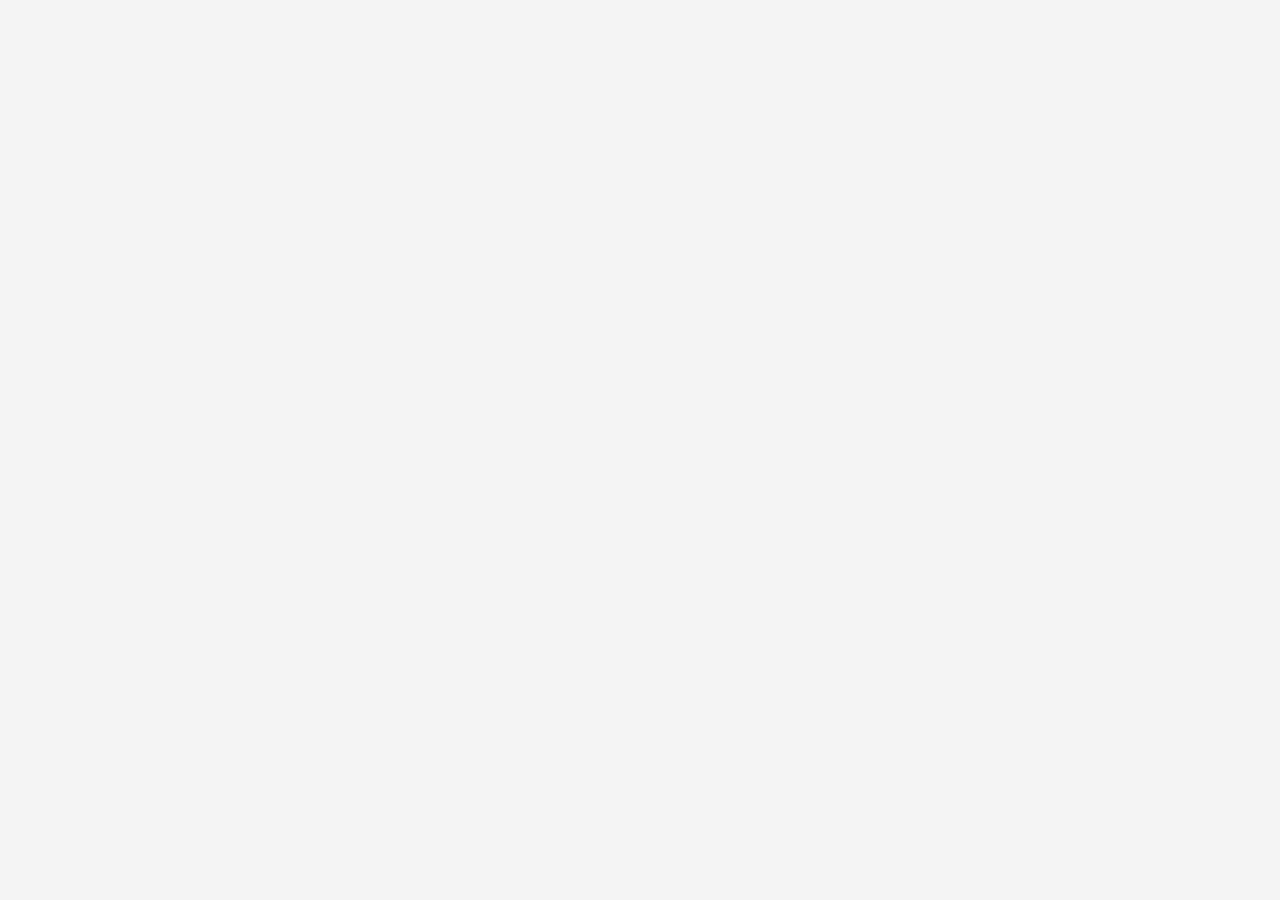
==== detail.html @ 8f9f5760 "Add files via upload" ====
<!DOCTYPE html>
<html lang="id">
<head>
<meta charset="UTF-8">
<title>Detail Wisata</title>
<link rel="stylesheet" href="style.css">
</head>
<body onload="detailWisata()">
<div class="container" id="detail"></div>
<script src="script.js"></script>
</body>
</html>
---- style.css ----
body { font-family: Arial; background:#f4f4f4; margin:0; }
header { background:#2c7a7b; color:white; padding:15px; }
nav a { color:white; margin-right:10px; text-decoration:none; }
.container { padding:20px; }
.card { background:white; padding:15px; margin-bottom:15px; border-radius:8px; }
input, textarea, select, button { width:100%; padding:8px; margin:5px 0; }
button { background:#2c7a7b; color:white; border:none; cursor:pointer; }
img { max-width:100%; border-radius:6px; }
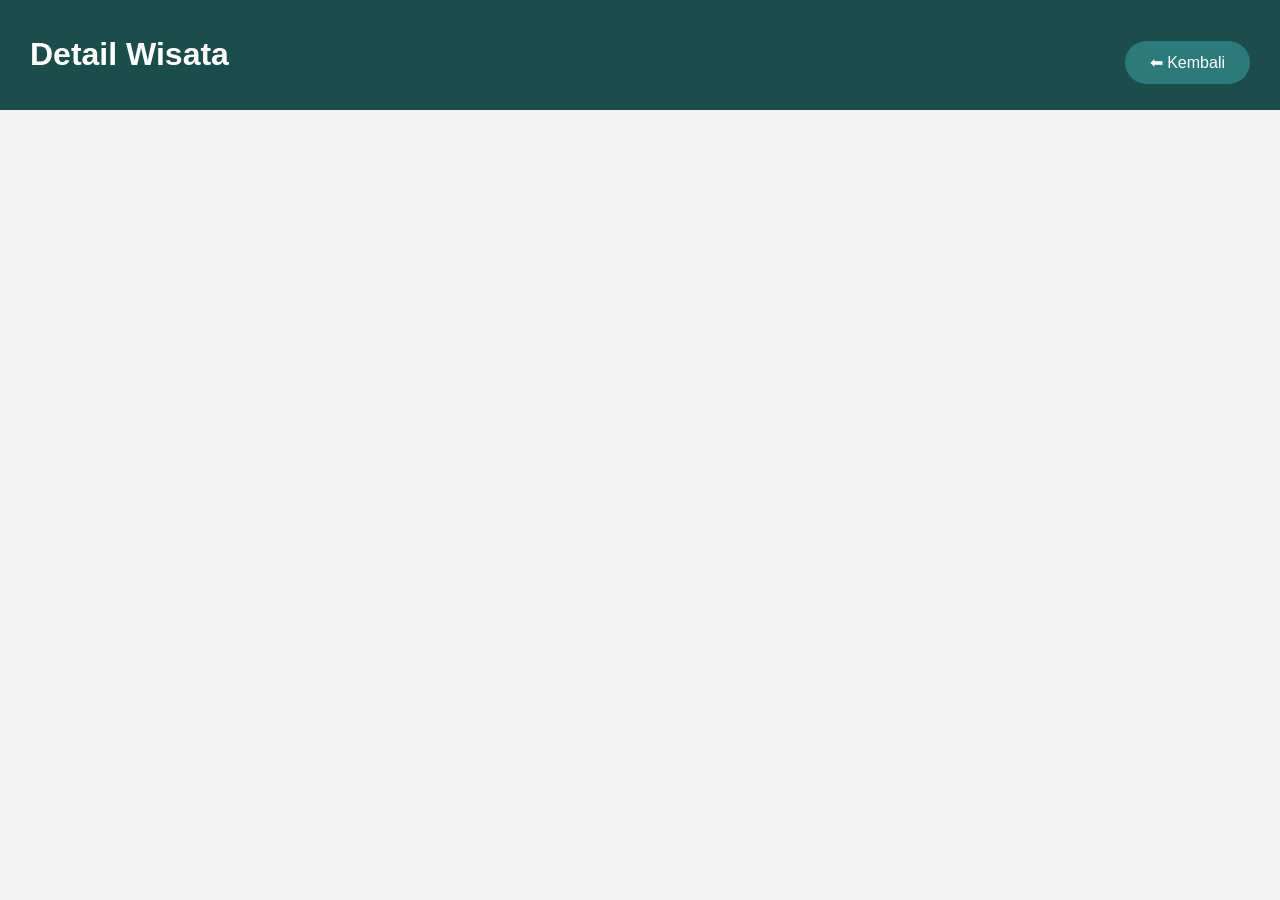
==== commit 28d25198: "Update detail.html" ====
--- a/detail.html
+++ b/detail.html
@@ -1,12 +1,43 @@
 <!DOCTYPE html>
 <html lang="id">
 <head>
-<meta charset="UTF-8">
-<title>Detail Wisata</title>
-<link rel="stylesheet" href="style.css">
+  <meta charset="UTF-8">
+  <title>Detail Wisata</title>
+  <link rel="stylesheet" href="style.css">
 </head>
-<body onload="detailWisata()">
+<body>
+
+<header class="navbar">
+  <h1>Detail Wisata</h1>
+  <a href="index.html" class="btn">⬅ Kembali</a>
+</header>
+
 <div class="container" id="detail"></div>
-<script src="script.js"></script>
+
+<script>
+  let wisata = JSON.parse(localStorage.getItem('wisata'));
+
+  const params = new URLSearchParams(window.location.search);
+  const id = params.get('id');
+  const w = wisata[id];
+
+  document.getElementById('detail').innerHTML = `
+    <div class="card">
+      <img src="${w.foto}">
+      <h2>${w.nama}</h2>
+      <p><b>Kategori:</b> ${w.kategori}</p>
+      <p><b>Harga:</b> ${w.harga}</p>
+      <p><b>Lokasi:</b> ${w.lokasi}</p>
+      <p>${w.deskripsi}</p>
+
+      <iframe
+        width="100%"
+        height="250"
+        src="https://maps.google.com/maps?q=${w.lokasi}&output=embed">
+      </iframe>
+    </div>
+  `;
+</script>
+
 </body>
-</html>+</html>
--- a/style.css
+++ b/style.css
@@ -1,8 +1,117 @@
-body { font-family: Arial; background:#f4f4f4; margin:0; }
-header { background:#2c7a7b; color:white; padding:15px; }
-nav a { color:white; margin-right:10px; text-decoration:none; }
-.container { padding:20px; }
-.card { background:white; padding:15px; margin-bottom:15px; border-radius:8px; }
-input, textarea, select, button { width:100%; padding:8px; margin:5px 0; }
-button { background:#2c7a7b; color:white; border:none; cursor:pointer; }
-img { max-width:100%; border-radius:6px; }+body {
+  margin: 0;
+  font-family: Arial, sans-serif;
+  background: #f4f4f4;
+}
+
+/* NAVBAR */
+.navbar {
+  background: #1b4d4a;
+  color: white;
+  padding: 15px 30px;
+  display: flex;
+  justify-content: space-between;
+  align-items: center;
+}
+
+.navbar a {
+  color: white;
+  text-decoration: none;
+  margin-left: 15px;
+}
+
+/* HERO */
+.hero {
+  height: 70vh;
+  background: linear-gradient(rgba(0,0,0,.5), rgba(0,0,0,.5)),
+  url('https://images.unsplash.com/photo-1507525428034-b723cf961d3e');
+  background-size: cover;
+  background-position: center;
+  display: flex;
+  justify-content: center;
+  align-items: center;
+  color: white;
+  text-align: center;
+}
+
+.hero h2 {
+  font-size: 40px;
+}
+
+.btn {
+  display: inline-block;
+  margin-top: 15px;
+  padding: 12px 25px;
+  background: #2c7a7b;
+  color: white;
+  text-decoration: none;
+  border-radius: 25px;
+}
+
+/* CONTAINER */
+.container {
+  padding: 30px;
+}
+
+/* SEARCH */
+.search-box {
+  text-align: center;
+  margin-bottom: 15px;
+}
+
+.search-box input {
+  width: 60%;
+  max-width: 400px;
+  padding: 10px 15px;
+  border-radius: 25px;
+  border: 1px solid #ccc;
+}
+
+/* FILTER */
+.filter {
+  text-align: center;
+  margin-bottom: 20px;
+}
+
+.filter button {
+  margin: 5px;
+  padding: 10px 18px;
+  border: none;
+  border-radius: 20px;
+  background: #2c7a7b;
+  color: white;
+  cursor: pointer;
+}
+
+/* GRID */
+.grid {
+  display: grid;
+  grid-template-columns: repeat(auto-fit, minmax(250px,1fr));
+  gap: 20px;
+}
+
+/* CARD */
+.card {
+  background: white;
+  border-radius: 10px;
+  padding: 15px;
+  box-shadow: 0 2px 8px rgba(0,0,0,.1);
+}
+
+.card img {
+  width: 100%;
+  height: 160px;
+  object-fit: cover;
+  border-radius: 8px;
+}
+
+.card h3 {
+  margin: 10px 0 5px;
+}
+
+footer {
+  background: #333;
+  color: white;
+  text-align: center;
+  padding: 15px;
+}
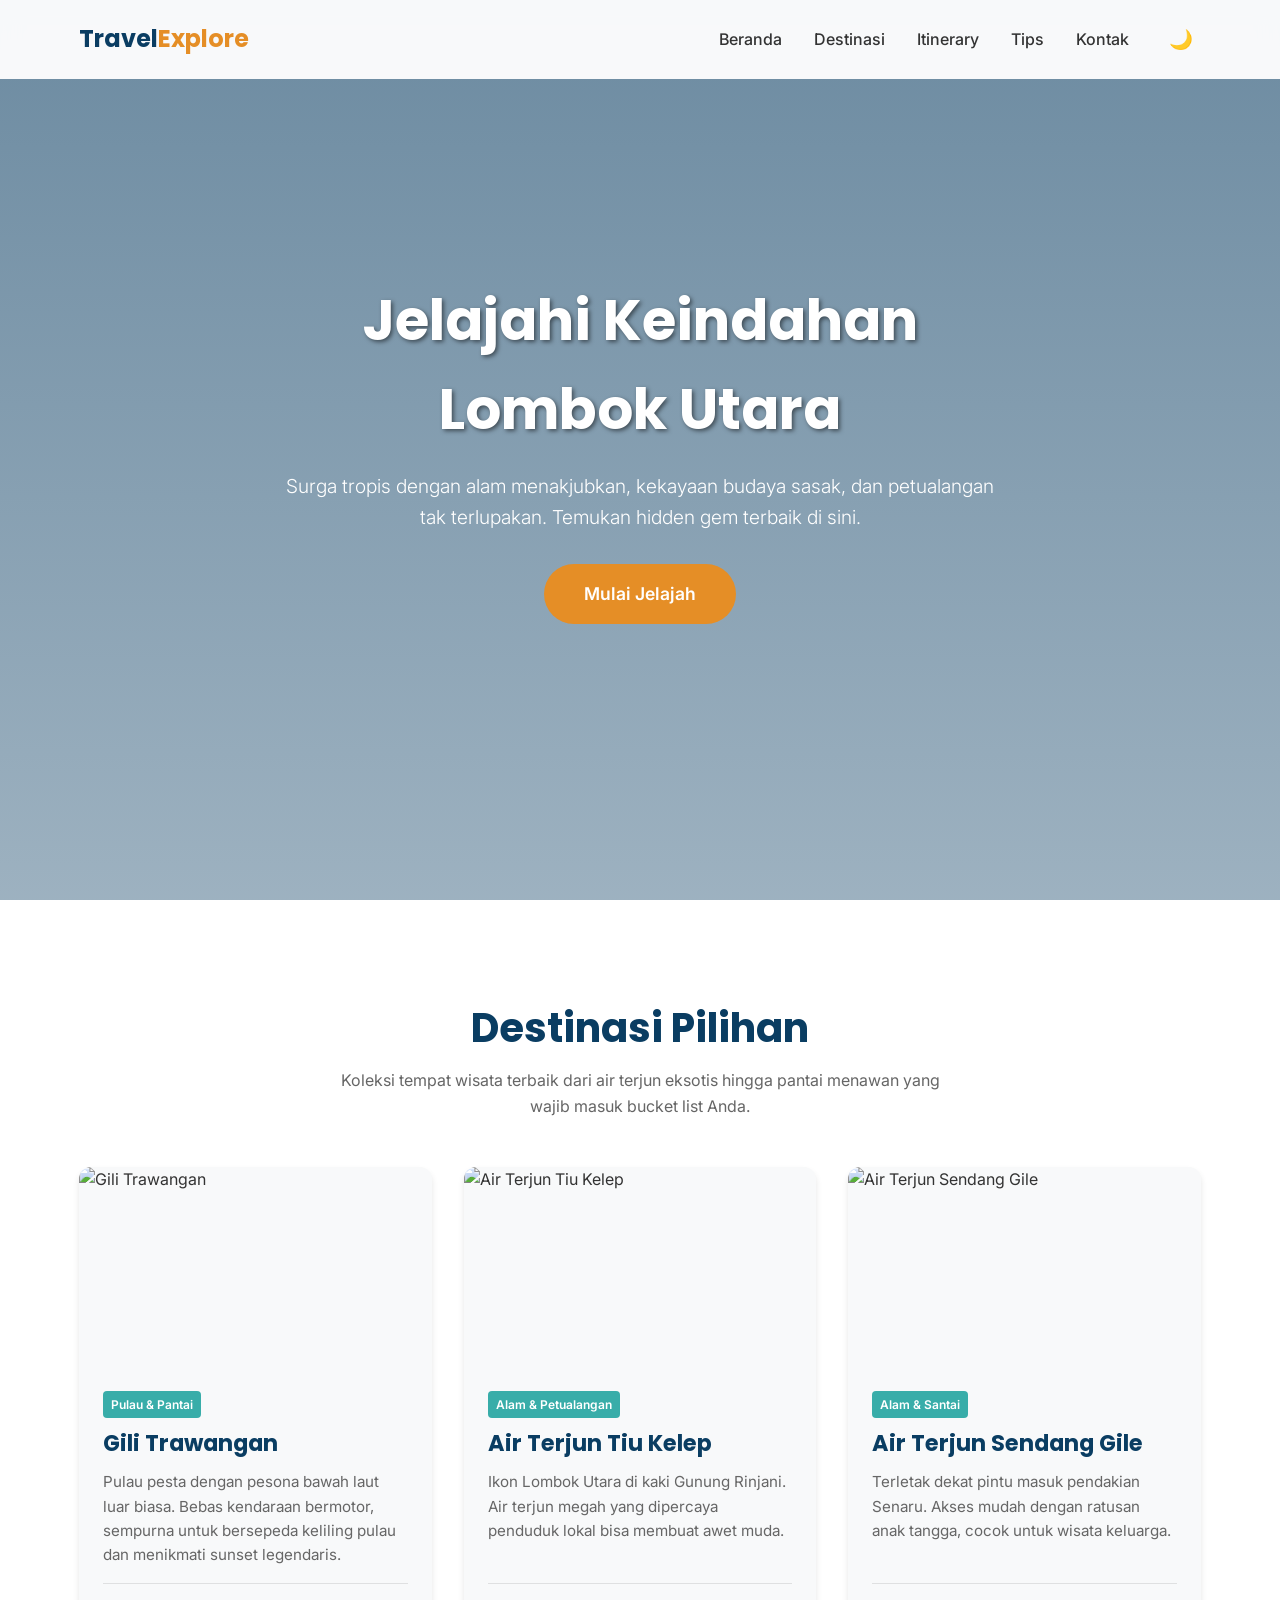
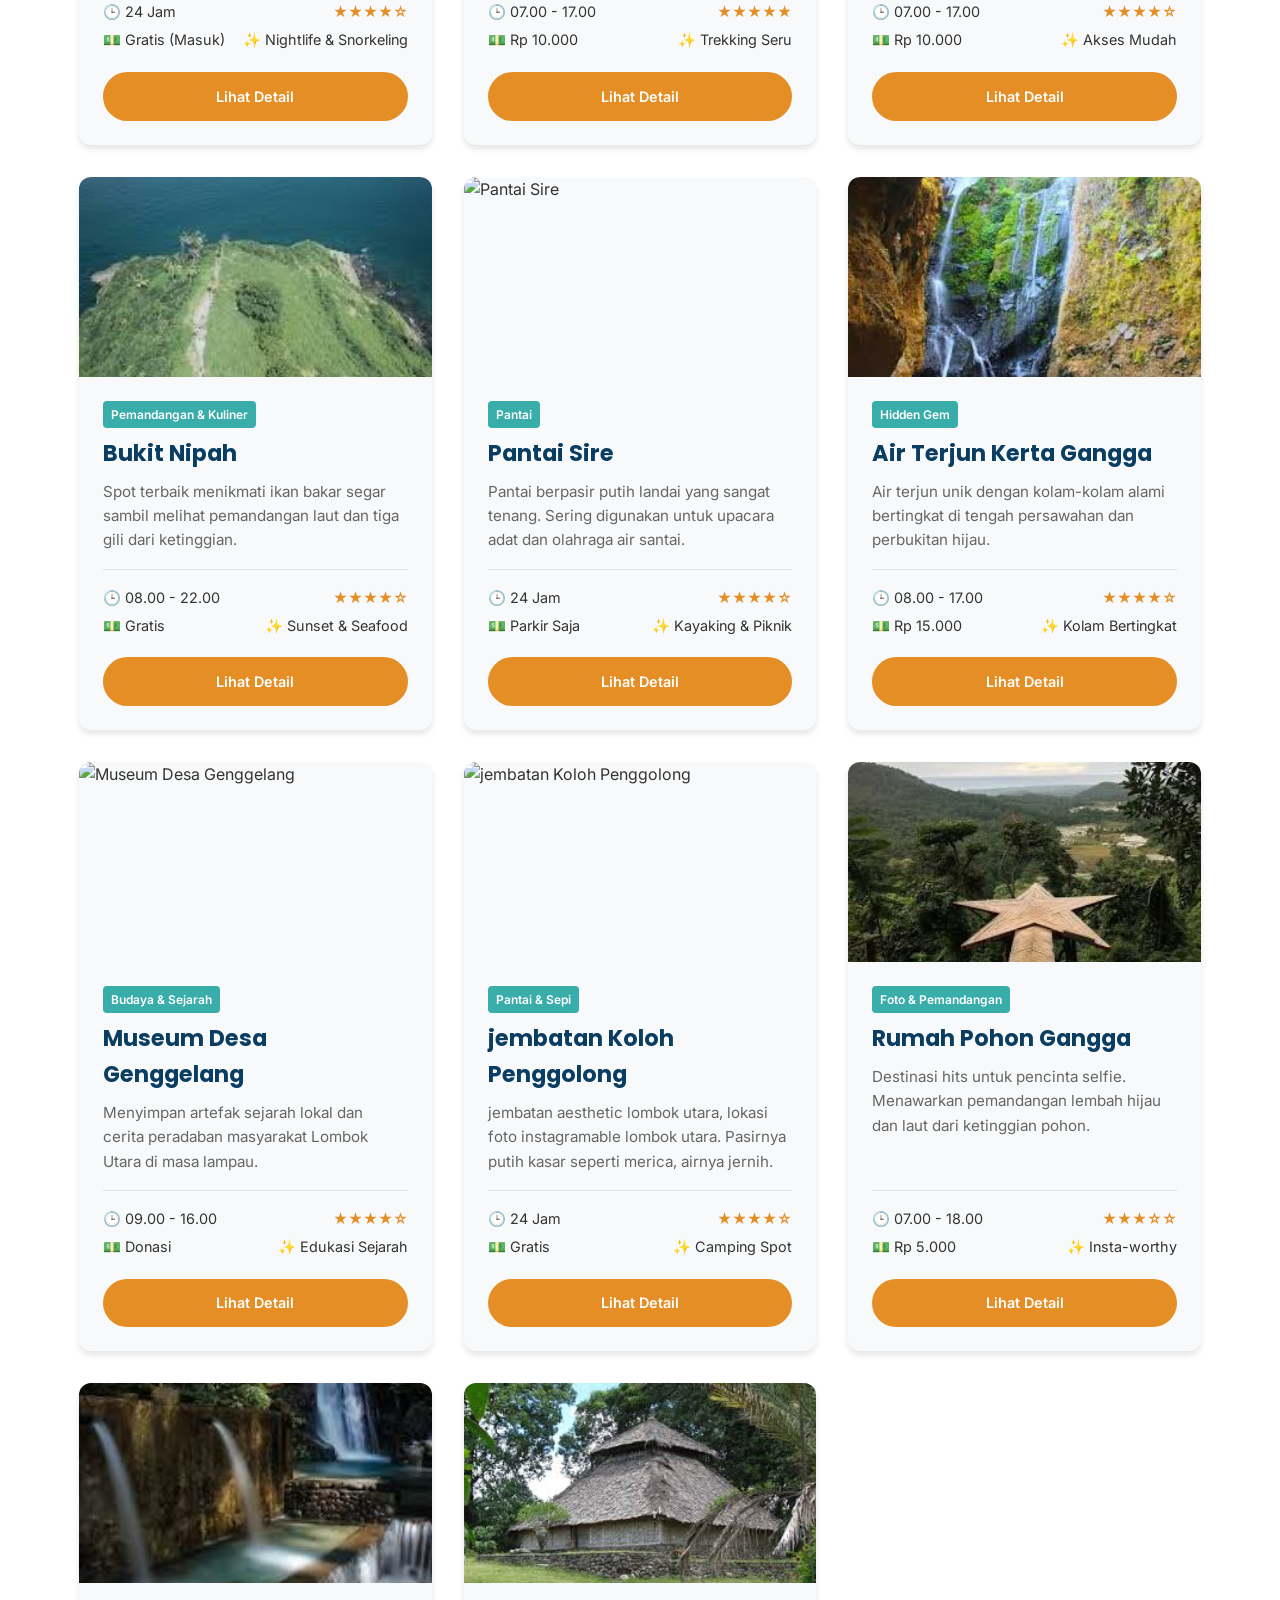
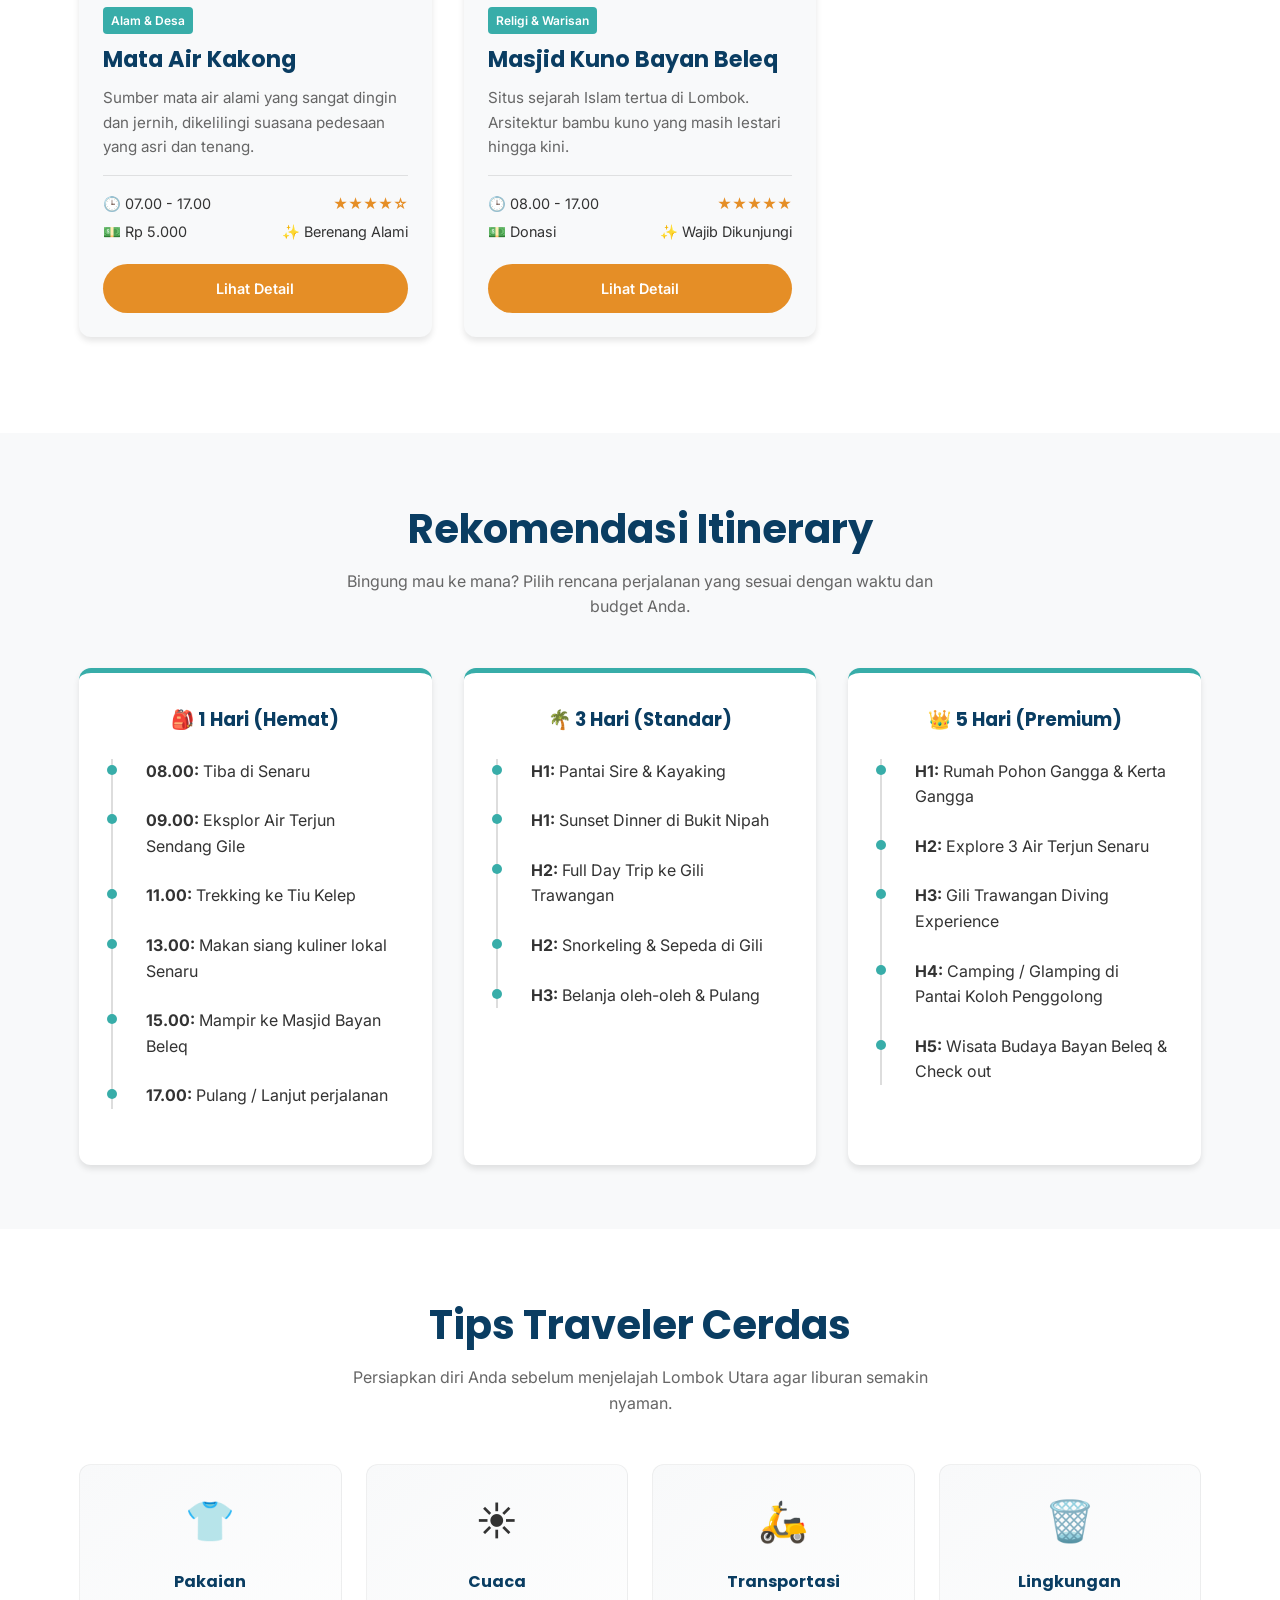
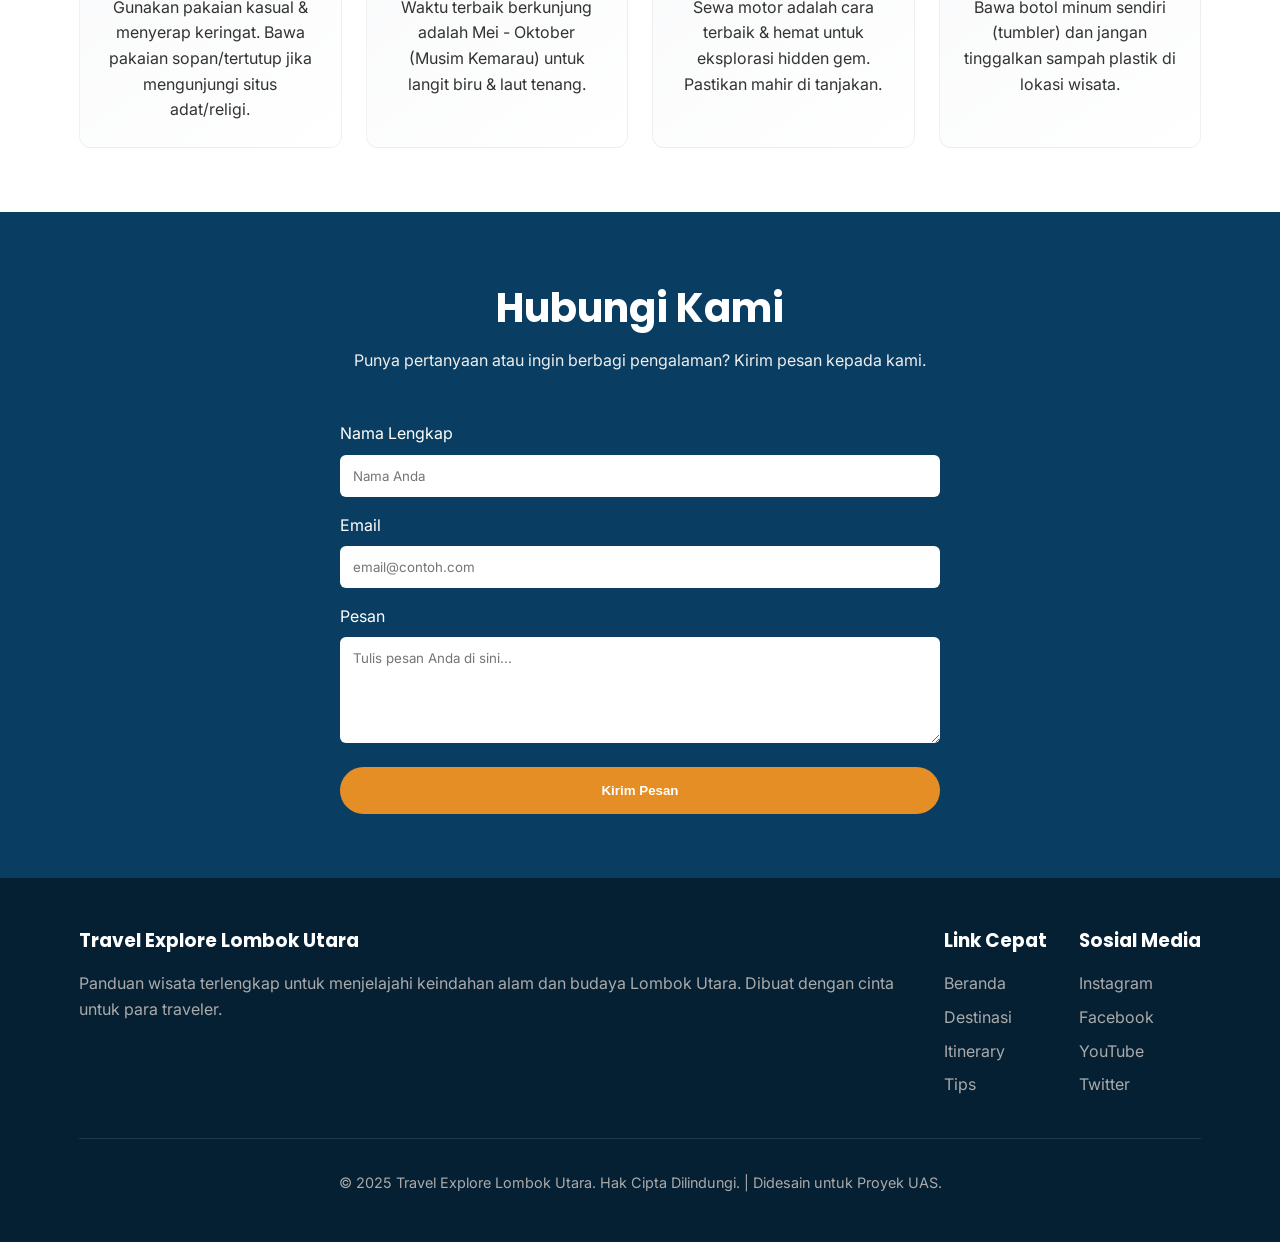
==== commit 2abe15d8: "Update detail.html" ====
--- a/detail.html
+++ b/detail.html
@@ -1,43 +1,131 @@
 <!DOCTYPE html>
 <html lang="id">
+
 <head>
-  <meta charset="UTF-8">
-  <title>Detail Wisata</title>
-  <link rel="stylesheet" href="style.css">
+    <meta charset="UTF-8">
+    <meta name="viewport" content="width=device-width, initial-scale=1.0">
+    <title>Detail Destinasi — Travel Explore</title>
+    <!-- Fonts -->
+    <link rel="preconnect" href="https://fonts.googleapis.com">
+    <link rel="preconnect" href="https://fonts.gstatic.com" crossorigin>
+    <link
+        href="https://fonts.googleapis.com/css2?family=Inter:wght@400;500;600&family=Poppins:wght@600;700&display=swap"
+        rel="stylesheet">
+    <link rel="stylesheet" href="style.css">
+    <style>
+        /* Specific Detail Page Adjustments */
+        body {
+            background-color: var(--bg-color);
+            transition: background-color 0.3s;
+        }
+    </style>
 </head>
+
 <body>
 
-<header class="navbar">
-  <h1>Detail Wisata</h1>
-  <a href="index.html" class="btn">⬅ Kembali</a>
-</header>
+    <!-- Navigation -->
+    <nav id="navbar">
+        <div class="container nav-container">
+            <a href="index.html" class="logo">Travel<span>Explore</span></a>
 
-<div class="container" id="detail"></div>
+            <ul class="nav-links">
+                <li><a href="index.html">Beranda</a></li>
+                <li><a href="index.html#destinations">Destinasi</a></li>
+                <li><a href="index.html#itinerary">Itinerary</a></li>
+                <li class="theme-toggle" id="theme-toggle" title="Ganti Mode">🌙</li>
+            </ul>
 
-<script>
-  let wisata = JSON.parse(localStorage.getItem('wisata'));
+            <div class="hamburger">
+                ☰
+            </div>
+        </div>
+    </nav>
 
-  const params = new URLSearchParams(window.location.search);
-  const id = params.get('id');
-  const w = wisata[id];
+    <!-- Detail Hero Section -->
+    <div id="detail-hero" class="detail-hero">
+        <div class="detail-hero-overlay"></div>
+        <div class="container detail-hero-content">
+            <a href="index.html" class="btn-back">← Kembali ke Daftar</a>
+            <span class="detail-badge" id="detail-category">Kategori</span>
+            <h1 id="detail-title">Nama Destinasi</h1>
+        </div>
+    </div>
 
-  document.getElementById('detail').innerHTML = `
-    <div class="card">
-      <img src="${w.foto}">
-      <h2>${w.nama}</h2>
-      <p><b>Kategori:</b> ${w.kategori}</p>
-      <p><b>Harga:</b> ${w.harga}</p>
-      <p><b>Lokasi:</b> ${w.lokasi}</p>
-      <p>${w.deskripsi}</p>
+    <!-- Main Content -->
+    <section class="detail-content-section">
+        <div class="container">
+            <div class="detail-layout">
 
-      <iframe
-        width="100%"
-        height="250"
-        src="https://maps.google.com/maps?q=${w.lokasi}&output=embed">
-      </iframe>
-    </div>
-  `;
-</script>
+                <!-- Left Column: Info & Description -->
+                <div class="detail-main">
+                    <div class="detail-card info-grid">
+                        <div class="info-item">
+                            <span class="info-icon">🕒</span>
+                            <div>
+                                <small>Jam Operasional</small>
+                                <strong id="detail-time">-</strong>
+                            </div>
+                        </div>
+                        <div class="info-item">
+                            <span class="info-icon">💵</span>
+                            <div>
+                                <small>Harga Tiket</small>
+                                <strong id="detail-price">-</strong>
+                            </div>
+                        </div>
+                        <div class="info-item">
+                            <span class="info-icon">⭐</span>
+                            <div>
+                                <small>Rating</small>
+                                <strong id="detail-rating">-</strong>
+                            </div>
+                        </div>
+                        <div class="info-item">
+                            <span class="info-icon">✨</span>
+                            <div>
+                                <small>Highlight</small>
+                                <strong id="detail-features">-</strong>
+                            </div>
+                        </div>
+                    </div>
 
+                    <div class="detail-description">
+                        <h3>Tentang Tempat Ini</h3>
+                        <p id="detail-desc">Deskripsi tempat wisata akan muncul di sini.</p>
+                    </div>
+                </div>
+
+                <!-- Right Column: Map -->
+                <div class="detail-sidebar">
+                    <div class="map-container detail-card">
+                        <h3>Lokasi / Peta</h3>
+                        <div class="map-frame-wrapper">
+                            <iframe id="detail-map" width="100%" height="300" frameborder="0" style="border:0" src=""
+                                allowfullscreen>
+                            </iframe>
+                        </div>
+                        <a href="#" id="google-maps-link" target="_blank" class="btn-maps">Buka di Google Maps ↗</a>
+                    </div>
+                </div>
+
+            </div>
+        </div>
+    </section>
+
+    <!-- Footer -->
+    <footer>
+        <div class="container">
+            <div class="copyright">
+                <p>&copy; 2025 Travel Explore Lombok Utara. Hak Cipta Dilindungi.</p>
+            </div>
+        </div>
+    </footer>
+
+    <script src="script.js"></script>
+    <script>
+        // Init detail page specific logic if needed, 
+        // but mostly we will handle it in script.js by checking the URL
+    </script>
 </body>
+
 </html>
--- a/style.css
+++ b/style.css
@@ -1,117 +1,736 @@
+/* CSS Variables */
+:root {
+    --primary-color: #0A3D62;
+    /* Navy Gelap */
+    --accent-color-1: #38ADA9;
+    /* Tosca */
+    --accent-color-2: #E58E26;
+    /* Orange Sunset */
+    --bg-color: #FFFFFF;
+    --text-color: #333333;
+    --card-bg: #F8F9FA;
+    --nav-bg: rgba(255, 255, 255, 0.95);
+    --shadow: 0 4px 6px rgba(0, 0, 0, 0.1);
+}
+
+/* Dark Mode Variables */
+body.dark-mode {
+    --primary-color: #38ADA9;
+    /* Tosca di mode gelap jadi primary biar pop */
+    --accent-color-1: #0A3D62;
+    /* Navy jadi aksen */
+    --bg-color: #1a1a1a;
+    --text-color: #f0f0f0;
+    --card-bg: #2d2d2d;
+    --nav-bg: rgba(26, 26, 26, 0.95);
+    --shadow: 0 4px 6px rgba(0, 0, 0, 0.3);
+}
+
+/* Reset & Base Styles */
+* {
+    margin: 0;
+    padding: 0;
+    box-sizing: border-box;
+}
+
+html {
+    scroll-behavior: smooth;
+}
+
 body {
-  margin: 0;
-  font-family: Arial, sans-serif;
-  background: #f4f4f4;
-}
-
-/* NAVBAR */
-.navbar {
-  background: #1b4d4a;
-  color: white;
-  padding: 15px 30px;
-  display: flex;
-  justify-content: space-between;
-  align-items: center;
-}
-
-.navbar a {
-  color: white;
-  text-decoration: none;
-  margin-left: 15px;
-}
-
-/* HERO */
-.hero {
-  height: 70vh;
-  background: linear-gradient(rgba(0,0,0,.5), rgba(0,0,0,.5)),
-  url('https://images.unsplash.com/photo-1507525428034-b723cf961d3e');
-  background-size: cover;
-  background-position: center;
-  display: flex;
-  justify-content: center;
-  align-items: center;
-  color: white;
-  text-align: center;
-}
-
-.hero h2 {
-  font-size: 40px;
-}
-
-.btn {
-  display: inline-block;
-  margin-top: 15px;
-  padding: 12px 25px;
-  background: #2c7a7b;
-  color: white;
-  text-decoration: none;
-  border-radius: 25px;
-}
-
-/* CONTAINER */
+    font-family: 'Inter', sans-serif;
+    background-color: var(--bg-color);
+    color: var(--text-color);
+    line-height: 1.6;
+    transition: background-color 0.3s, color 0.3s;
+}
+
+h1,
+h2,
+h3,
+h4,
+h5,
+h6 {
+    font-family: 'Poppins', sans-serif;
+    color: var(--primary-color);
+}
+
+body.dark-mode h1,
+body.dark-mode h2,
+body.dark-mode h3 {
+    color: var(--primary-color);
+}
+
+a {
+    text-decoration: none;
+    color: inherit;
+}
+
 .container {
-  padding: 30px;
-}
-
-/* SEARCH */
-.search-box {
-  text-align: center;
-  margin-bottom: 15px;
-}
-
-.search-box input {
-  width: 60%;
-  max-width: 400px;
-  padding: 10px 15px;
-  border-radius: 25px;
-  border: 1px solid #ccc;
-}
-
-/* FILTER */
-.filter {
-  text-align: center;
-  margin-bottom: 20px;
-}
-
-.filter button {
-  margin: 5px;
-  padding: 10px 18px;
-  border: none;
-  border-radius: 20px;
-  background: #2c7a7b;
-  color: white;
-  cursor: pointer;
-}
-
-/* GRID */
+    width: 90%;
+    max-width: 1200px;
+    margin: 0 auto;
+    padding: 0 15px;
+}
+
+.section-title {
+    text-align: center;
+    margin-bottom: 3rem;
+}
+
+.section-title h2 {
+    font-size: 2.5rem;
+    margin-bottom: 0.5rem;
+}
+
+.section-title p {
+    color: #666;
+    max-width: 600px;
+    margin: 0 auto;
+}
+
+body.dark-mode .section-title p {
+    color: #ccc;
+}
+
+/* Navigation */
+nav {
+    position: fixed;
+    top: 0;
+    width: 100%;
+    background-color: var(--nav-bg);
+    box-shadow: var(--shadow);
+    z-index: 1000;
+    padding: 1rem 0;
+    transition: all 0.3s ease;
+    backdrop-filter: blur(10px);
+}
+
+.nav-container {
+    display: flex;
+    justify-content: space-between;
+    align-items: center;
+}
+
+.logo {
+    font-family: 'Poppins', sans-serif;
+    font-weight: 700;
+    font-size: 1.5rem;
+    color: var(--primary-color);
+}
+
+body.dark-mode .logo {
+    color: #fff;
+}
+
+.logo span {
+    color: var(--accent-color-2);
+}
+
+.nav-links {
+    display: flex;
+    list-style: none;
+    gap: 2rem;
+    align-items: center;
+}
+
+.nav-links a {
+    font-weight: 500;
+    font-size: 1rem;
+    transition: color 0.3s;
+}
+
+.nav-links a:hover {
+    color: var(--accent-color-2);
+}
+
+.hamburger {
+    display: none;
+    cursor: pointer;
+    font-size: 1.5rem;
+}
+
+/* Dark Mode Toggle */
+.theme-toggle {
+    cursor: pointer;
+    padding: 0.5rem;
+    font-size: 1.2rem;
+    border-radius: 50%;
+    transition: background 0.3s;
+}
+
+.theme-toggle:hover {
+    background-color: rgba(0, 0, 0, 0.1);
+}
+
+/* Hero Section */
+#hero {
+    height: 100vh;
+    background: linear-gradient(rgba(10, 61, 98, 0.6), rgba(10, 61, 98, 0.4)), url('https://media.istockphoto.com/id/2185887927/id/foto/air-terjun-dew-kelep.jpg?s=612x612&w=0&k=20&c=EUUPmaS8oivpACY7f2l_WqeJ7x_lDI4dPfBsLbwtB08=');
+    background-size: cover;
+    background-position: center;
+    display: flex;
+    align-items: center;
+    justify-content: center;
+    text-align: center;
+    color: white;
+    margin-bottom: 4rem;
+}
+
+.hero-content {
+    max-width: 800px;
+    padding: 2rem;
+}
+
+.hero-content h1 {
+    font-size: 3.5rem;
+    margin-bottom: 1rem;
+    color: white;
+    text-shadow: 2px 2px 4px rgba(0, 0, 0, 0.5);
+}
+
+.hero-content p {
+    font-size: 1.2rem;
+    margin-bottom: 2rem;
+    font-weight: 300;
+}
+
+.btn-cta {
+    background-color: var(--accent-color-2);
+    color: white;
+    padding: 1rem 2.5rem;
+    border-radius: 50px;
+    font-weight: 600;
+    font-size: 1.1rem;
+    transition: transform 0.3s, background 0.3s;
+    display: inline-block;
+}
+
+.btn-cta:hover {
+    background-color: #cf7e1f;
+    transform: translateY(-3px);
+    box-shadow: 0 10px 20px rgba(0, 0, 0, 0.2);
+}
+
+/* Destinations Section */
+#destinations {
+    padding: 2rem 0;
+    scroll-margin-top: 80px;
+}
+
 .grid {
-  display: grid;
-  grid-template-columns: repeat(auto-fit, minmax(250px,1fr));
-  gap: 20px;
-}
-
-/* CARD */
+    display: grid;
+    grid-template-columns: repeat(auto-fill, minmax(300px, 1fr));
+    gap: 2rem;
+}
+
 .card {
-  background: white;
-  border-radius: 10px;
-  padding: 15px;
-  box-shadow: 0 2px 8px rgba(0,0,0,.1);
-}
-
-.card img {
-  width: 100%;
-  height: 160px;
-  object-fit: cover;
-  border-radius: 8px;
+    background-color: var(--card-bg);
+    border-radius: 12px;
+    overflow: hidden;
+    box-shadow: var(--shadow);
+    transition: transform 0.3s, box-shadow 0.3s;
+    display: flex;
+    flex-direction: column;
+}
+
+.card:hover {
+    transform: translateY(-10px);
+    box-shadow: 0 15px 30px rgba(0, 0, 0, 0.15);
+}
+
+.card-img {
+    height: 200px;
+    overflow: hidden;
+    position: relative;
+}
+
+.card-img img {
+    width: 100%;
+    height: 100%;
+    object-fit: cover;
+    transition: transform 0.5s;
+}
+
+.card:hover .card-img img {
+    transform: scale(1.1);
+}
+
+.card-content {
+    padding: 1.5rem;
+    flex-grow: 1;
+    display: flex;
+    flex-direction: column;
+}
+
+.card-badge {
+    background-color: var(--accent-color-1);
+    color: white;
+    padding: 4px 8px;
+    border-radius: 4px;
+    font-size: 0.75rem;
+    font-weight: 600;
+    display: inline-block;
+    margin-bottom: 0.5rem;
+    width: fit-content;
 }
 
 .card h3 {
-  margin: 10px 0 5px;
-}
-
+    font-size: 1.4rem;
+    margin-bottom: 0.5rem;
+}
+
+.card-desc {
+    font-size: 0.95rem;
+    color: #666;
+    margin-bottom: 1rem;
+    flex-grow: 1;
+}
+
+body.dark-mode .card-desc {
+    color: #bbb;
+}
+
+.card-details {
+    font-size: 0.9rem;
+    border-top: 1px solid rgba(0, 0, 0, 0.1);
+    padding-top: 1rem;
+    margin-top: auto;
+}
+
+body.dark-mode .card-details {
+    border-top: 1px solid rgba(255, 255, 255, 0.1);
+}
+
+.card-detail-item {
+    display: flex;
+    justify-content: space-between;
+    margin-bottom: 0.3rem;
+}
+
+.rating {
+    color: var(--accent-color-2);
+    font-weight: bold;
+}
+
+/* Itinerary Section */
+#itinerary {
+    padding: 4rem 0;
+    background-color: var(--card-bg);
+    margin-top: 4rem;
+    scroll-margin-top: 80px;
+}
+
+.timeline-container {
+    display: flex;
+    flex-wrap: wrap;
+    gap: 2rem;
+    justify-content: center;
+}
+
+.timeline-box {
+    background-color: var(--bg-color);
+    padding: 2rem;
+    border-radius: 12px;
+    flex: 1 1 300px;
+    box-shadow: var(--shadow);
+    border-top: 5px solid var(--accent-color-1);
+}
+
+.timeline-box h3 {
+    text-align: center;
+    margin-bottom: 1.5rem;
+    color: var(--primary-color);
+}
+
+body.dark-mode .timeline-box h3 {
+    color: var(--primary-color);
+}
+
+.timeline-steps {
+    list-style: none;
+    position: relative;
+    padding-left: 20px;
+}
+
+.timeline-steps::before {
+    content: '';
+    position: absolute;
+    left: 0;
+    top: 0;
+    height: 100%;
+    width: 2px;
+    background-color: #ddd;
+}
+
+.timeline-steps li {
+    position: relative;
+    margin-bottom: 1.5rem;
+    padding-left: 15px;
+}
+
+.timeline-steps li::before {
+    content: '';
+    position: absolute;
+    left: -24px;
+    top: 6px;
+    width: 10px;
+    height: 10px;
+    background-color: var(--accent-color-1);
+    border-radius: 50%;
+}
+
+/* Tips Section */
+#tips {
+    padding: 4rem 0;
+    scroll-margin-top: 80px;
+}
+
+.tips-grid {
+    display: grid;
+    grid-template-columns: repeat(auto-fit, minmax(250px, 1fr));
+    gap: 1.5rem;
+}
+
+.tip-card {
+    background: linear-gradient(145deg, var(--card-bg), var(--bg-color));
+    border: 1px solid rgba(0, 0, 0, 0.05);
+    padding: 1.5rem;
+    border-radius: 12px;
+    text-align: center;
+    transition: transform 0.3s;
+}
+
+.tip-card:hover {
+    transform: translateY(-5px);
+    border-color: var(--accent-color-1);
+}
+
+.tip-icon {
+    font-size: 2.5rem;
+    margin-bottom: 1rem;
+    display: block;
+}
+
+/* Contact Section */
+#contact {
+    padding: 4rem 0;
+    background-color: var(--primary-color);
+    color: white;
+    text-align: center;
+}
+
+.contact-form {
+    max-width: 600px;
+    margin: 0 auto;
+    text-align: left;
+}
+
+.form-group {
+    margin-bottom: 1rem;
+}
+
+.form-group label {
+    display: block;
+    margin-bottom: 0.5rem;
+}
+
+.form-group input,
+.form-group textarea {
+    width: 100%;
+    padding: 0.8rem;
+    border-radius: 6px;
+    border: none;
+    font-family: inherit;
+}
+
+.btn-submit {
+    background-color: var(--accent-color-2);
+    color: white;
+    border: none;
+    padding: 1rem 2rem;
+    border-radius: 50px;
+    font-weight: bold;
+    cursor: pointer;
+    width: 100%;
+    transition: background 0.3s;
+}
+
+.btn-submit:hover {
+    background-color: #cf7e1f;
+}
+
+/* Footer */
 footer {
-  background: #333;
-  color: white;
-  text-align: center;
-  padding: 15px;
-}
+    background-color: #052033;
+    color: #aaa;
+    padding: 3rem 0;
+}
+
+.footer-content {
+    display: flex;
+    justify-content: space-between;
+    flex-wrap: wrap;
+    gap: 2rem;
+    margin-bottom: 2rem;
+}
+
+.footer-col h3 {
+    color: white;
+    margin-bottom: 1rem;
+}
+
+.footer-col ul {
+    list-style: none;
+}
+
+.footer-col ul li {
+    margin-bottom: 0.5rem;
+}
+
+.copyright {
+    text-align: center;
+    border-top: 1px solid rgba(255, 255, 255, 0.1);
+    padding-top: 2rem;
+    font-size: 0.9rem;
+}
+
+/* Interactive Elements */
+#back-to-top {
+    position: fixed;
+    bottom: 20px;
+    right: 20px;
+    background-color: var(--primary-color);
+    color: white;
+    width: 50px;
+    height: 50px;
+    border-radius: 50%;
+    display: flex;
+    align-items: center;
+    justify-content: center;
+    cursor: pointer;
+    opacity: 0;
+    visibility: hidden;
+    transition: all 0.3s;
+    box-shadow: 0 4px 10px rgba(0, 0, 0, 0.3);
+    z-index: 999;
+    font-size: 1.5rem;
+}
+
+#back-to-top.show {
+    opacity: 1;
+    visibility: visible;
+}
+
+body.dark-mode #back-to-top {
+    background-color: var(--accent-color-1);
+}
+
+/* Mobile Responsive */
+@media (max-width: 768px) {
+    .hero-content h1 {
+        font-size: 2.5rem;
+    }
+
+    .nav-links {
+        position: fixed;
+        right: -100%;
+        top: 70px;
+        flex-direction: column;
+        background-color: var(--nav-bg);
+        width: 100%;
+        text-align: center;
+        padding: 2rem;
+        transition: 0.3s;
+        box-shadow: 0 4px 6px rgba(0, 0, 0, 0.1);
+    }
+
+    .nav-links.active {
+        right: 0;
+    }
+
+    .hamburger {
+        display: block;
+    }
+}
+
+/* ========================================= */
+/* DETAIL PAGE STYLES */
+/* ========================================= */
+
+.detail-hero {
+    height: 60vh;
+    min-height: 400px;
+    background-size: cover;
+    background-position: center;
+    position: relative;
+    display: flex;
+    align-items: center;
+    justify-content: center;
+    text-align: center;
+    color: white;
+    margin-top: 70px;
+    /* Offset for fixed nav */
+}
+
+.detail-hero-overlay {
+    position: absolute;
+    top: 0;
+    left: 0;
+    width: 100%;
+    height: 100%;
+    background: linear-gradient(to bottom, rgba(0, 0, 0, 0.3), rgba(0, 0, 0, 0.7));
+}
+
+.detail-hero-content {
+    position: relative;
+    z-index: 2;
+}
+
+.detail-hero h1 {
+    font-size: 3.5rem;
+    color: white;
+    margin-top: 1rem;
+    text-shadow: 2px 2px 4px rgba(0, 0, 0, 0.5);
+}
+
+.detail-badge {
+    background-color: var(--accent-color-2);
+    color: white;
+    padding: 0.5rem 1rem;
+    border-radius: 50px;
+    font-weight: 600;
+    font-size: 1rem;
+    display: inline-block;
+}
+
+.btn-back {
+    color: rgba(255, 255, 255, 0.8);
+    font-weight: 500;
+    margin-bottom: 1rem;
+    display: inline-block;
+    transition: color 0.3s;
+}
+
+.btn-back:hover {
+    color: white;
+    text-decoration: underline;
+}
+
+.detail-content-section {
+    padding: 3rem 0;
+}
+
+.detail-layout {
+    display: grid;
+    grid-template-columns: 2fr 1fr;
+    gap: 3rem;
+}
+
+.detail-main {
+    display: flex;
+    flex-direction: column;
+    gap: 2rem;
+}
+
+.detail-sidebar {
+    display: flex;
+    flex-direction: column;
+    gap: 2rem;
+}
+
+.detail-card {
+    background-color: var(--card-bg);
+    padding: 2rem;
+    border-radius: 12px;
+    box-shadow: var(--shadow);
+}
+
+.info-grid {
+    display: grid;
+    grid-template-columns: repeat(2, 1fr);
+    gap: 1.5rem;
+}
+
+.info-item {
+    display: flex;
+    align-items: center;
+    gap: 1rem;
+}
+
+.info-icon {
+    font-size: 2rem;
+}
+
+.info-item small {
+    display: block;
+    color: #888;
+    font-size: 0.85rem;
+}
+
+body.dark-mode .info-item small {
+    color: #aaa;
+}
+
+.info-item strong {
+    font-size: 1.1rem;
+    color: var(--text-color);
+}
+
+.detail-description h3,
+.map-container h3 {
+    margin-bottom: 1rem;
+    font-size: 1.5rem;
+    border-bottom: 2px solid var(--accent-color-1);
+    padding-bottom: 0.5rem;
+    width: fit-content;
+}
+
+.detail-description p {
+    font-size: 1.1rem;
+    color: var(--text-color);
+    line-height: 1.8;
+}
+
+.map-container {
+    padding: 1.5rem;
+}
+
+.map-frame-wrapper {
+    width: 100%;
+    height: 300px;
+    border-radius: 8px;
+    overflow: hidden;
+    background-color: #eee;
+    margin-bottom: 1rem;
+}
+
+.btn-maps {
+    display: block;
+    text-align: center;
+    background-color: var(--primary-color);
+    color: white;
+    padding: 0.8rem;
+    border-radius: 8px;
+    font-weight: 600;
+    transition: background 0.3s;
+}
+
+.btn-maps:hover {
+    background-color: var(--accent-color-1);
+}
+
+/* Detail Page Responsive */
+@media (max-width: 900px) {
+    .detail-layout {
+        grid-template-columns: 1fr;
+    }
+
+    .detail-hero {
+        height: 50vh;
+    }
+
+    .detail-hero h1 {
+        font-size: 2.5rem;
+    }
+}
